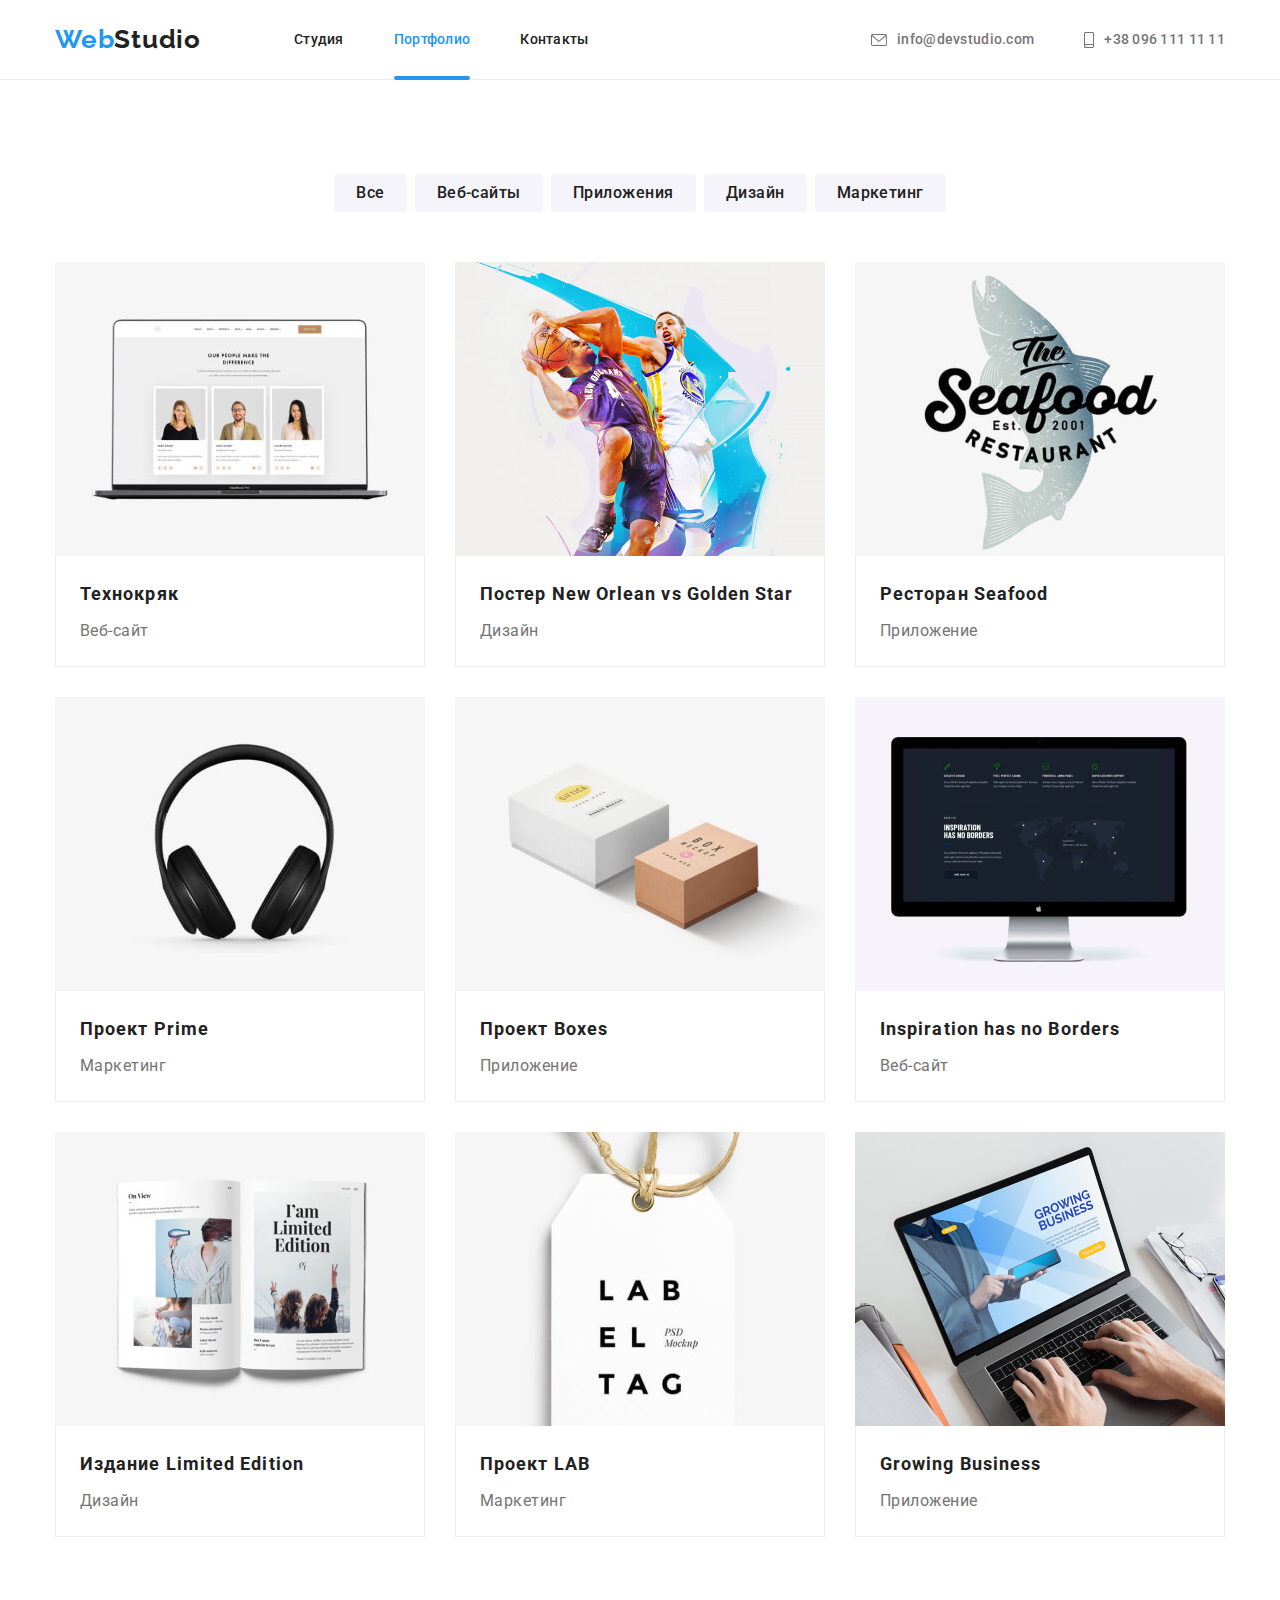
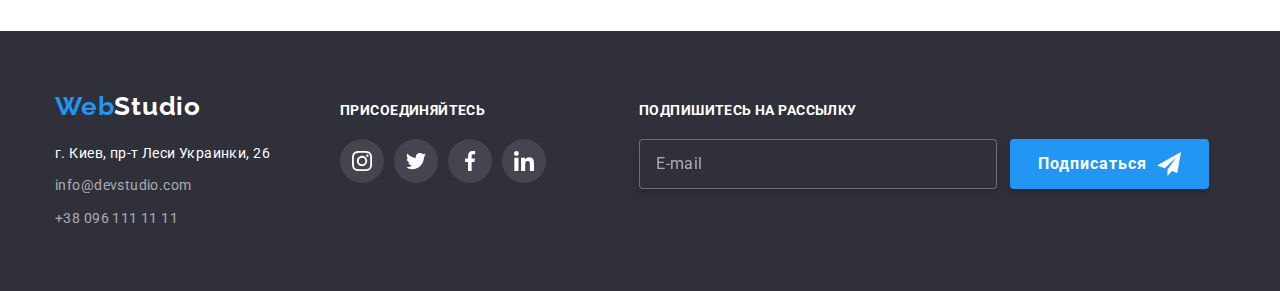
==== portfolio.html @ 8d3dfcea "Add files via upload" ====
<!DOCTYPE html>
<html lang="ru">

<head>
    <meta charset="UTF-8">
    <meta http-equiv="X-UA-Compatible" content="IE=edge">
    <meta name="viewport" content="width=device-width, initial-scale=1.0">
    <link rel="preconnect" href="https://fonts.googleapis.com">
    <link rel="preconnect" href="https://fonts.gstatic.com" crossorigin>
    <link
        href="https://fonts.googleapis.com/css2?family=Raleway:wght@700&family=Roboto:wght@400;500;700;900&display=swap"
        rel="stylesheet">
    <link rel="stylesheet"
        href="https://cdnjs.cloudflare.com/ajax/libs/modern-normalize/1.1.0/modern-normalize.min.css">
    <link rel="stylesheet" href="./css/styles.css">
    <title>Portfolio</title>
</head>

<body>

    <!-- Шапка сайта -->

    <Header class="header-border">
        <div class="container header-box">
            <a class="logo" href="./index.html">Web<span class="header-logo-studio">Studio</span></a>

            <!-- Навигация -->

            <nav class="navigation">
                <ul class="nav-list">
                    <li class="nav-list-item"><a class="navigate" href="./index.html">Студия</a></li>
                    <li class="nav-list-item"><a class="navigate current-portfolio"
                            href="./portfolio.html">Портфолио</a></li>
                    <li class="nav-list-item"><a class="navigate" href="./contacts.html">Контакты</a></li>
                </ul>
            </nav>
            <ul class="header-list">
                <li class="header-list-item">
                    <a class="header-mail" href="mailto:info@devstudio.com">info@devstudio.com
                        <svg class="header-icon-mail" width="16" height="12">
                            <use href="./images/icons.svg#envelope"></use>
                        </svg>
                    </a>
                </li>
                <li class="header-list-item">
                    <a class="header-tel" href="tel:+380961111111">+38 096 111 11 11
                        <svg class="header-icon-phone" width="10" height="16">
                            <use href="./images/icons.svg#smartphone"></use>
                        </svg>
                    </a>
                </li>
            </ul>
        </div>
    </Header>

    <!-- Основной контент -->

    <main>

        <section class="section">

            <!-- Кнопки -->
            <div class="container">
                <!-- скрытый заголовок -->
                <h1 class="portfolio-title">Портфолио наших работ</h1>

                <ul class="portfolio-filter">
                    <li class="portfolio-filter-item"><button class="filter-button" type="button">Все</button></li>
                    <li class="portfolio-filter-item"><button class="filter-button" type="button">Веб-сайты</button>
                    </li>
                    <li class="portfolio-filter-item"><button class="filter-button" type="button">Приложения</button>
                    </li>
                    <li class="portfolio-filter-item"><button class="filter-button" type="button">Дизайн</button></li>
                    <li class="portfolio-filter-item"><button class="filter-button" type="button">Маркетинг</button>
                    </li>
                </ul>

                <!-- Карточки -->

                <ul class="portfolio-cards">
                    <li class="portfolio-cards-item">
                        <a class="portfolio-card" href="">
                            <div class="portfolio-overlay-container">
                                <img src="./images/portfolio/technokryak.jpg" alt="Ноутбук с примером сайта" width="370"
                                    height="294">
                                <div class="card-overlay">
                                    <p class="portfolio-overlay-text">Ресурс предлагает комплексные предложения с разным
                                        уровнем функционала и сервисов.
                                        Все это позволит посетителю получить исчерпывающие сведения о компании или
                                        частном
                                        лице.
                                    </p>
                                </div>
                            </div>
                            <div class="portfolio-card-text-container">
                                <h2 class="card-title">Технокряк</h2>
                                <p class="card-text">Веб-сайт</p>
                            </div>
                        </a>
                    </li>

                    <li class="portfolio-cards-item">
                        <a class="portfolio-card" href="">
                            <div class="portfolio-overlay-container">
                                <img src="./images/portfolio/basketballists.jpg"
                                    alt="Баскетболисты в прыжке. Идёт борьба за мяч" width="370" height="294">
                                <div class="card-overlay">
                                    <p class="portfolio-overlay-text">Ресурс предлагает комплексные предложения с разным
                                        уровнем функционала и сервисов.
                                        Все это позволит посетителю получить исчерпывающие сведения о компании или
                                        частном
                                        лице.
                                    </p>
                                </div>
                            </div>
                            <div class="portfolio-card-text-container">
                                <h2 class="card-title">Постер New Orlean vs Golden Star</h2>
                                <p class="card-text">Дизайн</p>
                            </div>
                        </a>
                    </li>

                    <li class="portfolio-cards-item">
                        <a class="portfolio-card" href="">
                            <div class="portfolio-overlay-container">
                                <img src="./images/portfolio/seafood.jpg"
                                    alt="Крупная рыба и название ресторана &#34;Seafood&#34;" width="370" height="294">
                                <div class="card-overlay">
                                    <p class="portfolio-overlay-text">Ресурс предлагает комплексные предложения с разным
                                        уровнем функционала и сервисов.
                                        Все это позволит посетителю получить исчерпывающие сведения о компании или
                                        частном
                                        лице.
                                    </p>
                                </div>
                            </div>
                            <div class="portfolio-card-text-container">
                                <h2 class="card-title">Ресторан Seafood</h2>
                                <p class="card-text">Приложение</p>
                            </div>
                        </a>
                    </li>

                    <li class="portfolio-cards-item">
                        <a class="portfolio-card" href="">
                            <div class="portfolio-overlay-container">
                                <img src="./images/portfolio/headphones.jpg" alt="Наушники" width="370" height="294">
                                <div class="card-overlay">
                                    <p class="portfolio-overlay-text">Ресурс предлагает комплексные предложения с разным
                                        уровнем функционала и сервисов.
                                        Все это позволит посетителю получить исчерпывающие сведения о компании или
                                        частном
                                        лице.
                                    </p>
                                </div>
                            </div>
                            <div class="portfolio-card-text-container">
                                <h2 class="card-title">Проект Prime</h2>
                                <p class="card-text">Маркетинг</p>
                            </div>
                        </a>
                    </li>

                    <li class="portfolio-cards-item">
                        <a class="portfolio-card" href="">
                            <div class="portfolio-overlay-container">
                                <img src="./images/portfolio/boxes.jpg" alt="Две картонные коробки - белая и коричневая"
                                    width="370" height="294">
                                <div class="card-overlay">
                                    <p class="portfolio-overlay-text">Ресурс предлагает комплексные предложения с разным
                                        уровнем функционала и сервисов.
                                        Все это позволит посетителю получить исчерпывающие сведения о компании или
                                        частном
                                        лице.
                                    </p>
                                </div>
                            </div>
                            <div class="portfolio-card-text-container">
                                <h2 class="card-title">Проект Boxes</h2>
                                <p class="card-text">Приложение</p>
                            </div>
                        </a>
                    </li>

                    <li class="portfolio-cards-item">
                        <a class="portfolio-card" href="">
                            <div class="portfolio-overlay-container">
                                <img src="./images/portfolio/monitor.jpg" alt="Компьютерный монитор с примером сайта"
                                    width="370" height="294">
                                <div class="card-overlay">
                                    <p class="portfolio-overlay-text">Ресурс предлагает комплексные предложения с разным
                                        уровнем функционала и сервисов.
                                        Все это позволит посетителю получить исчерпывающие сведения о компании или
                                        частном
                                        лице.
                                    </p>
                                </div>
                            </div>
                            <div class="portfolio-card-text-container">
                                <h2 class="card-title">Inspiration has no Borders</h2>
                                <p class="card-text">Веб-сайт</p>
                            </div>
                        </a>
                    </li>

                    <li class="portfolio-cards-item">
                        <a class="portfolio-card" href="">
                            <div class="portfolio-overlay-container">
                                <img src="./images/portfolio/book.jpg" alt="Открытая книга с картинками и текстом"
                                    width="370" height="294">
                                <div class="card-overlay">
                                    <p class="portfolio-overlay-text">Ресурс предлагает комплексные предложения с разным
                                        уровнем функционала и сервисов.
                                        Все это позволит посетителю получить исчерпывающие сведения о компании или
                                        частном
                                        лице.
                                    </p>
                                </div>
                            </div>
                            <div class="portfolio-card-text-container">
                                <h2 class="card-title">Издание Limited Edition</h2>
                                <p class="card-text">Дизайн</p>
                            </div>
                        </a>
                    </li>

                    <li class="portfolio-cards-item">
                        <a class="portfolio-card" href="">
                            <div class="portfolio-overlay-container">
                                <img src="./images/portfolio/label.jpg" alt="Бирка с названием бренда &#34;LAB&#34;"
                                    width="370" height="294">
                                <div class="card-overlay">
                                    <p class="portfolio-overlay-text">Ресурс предлагает комплексные предложения с разным
                                        уровнем функционала и сервисов.
                                        Все это позволит посетителю получить исчерпывающие сведения о компании или
                                        частном
                                        лице.
                                    </p>
                                </div>
                            </div>
                            <div class="portfolio-card-text-container">
                                <h2 class="card-title">Проект LAB</h2>
                                <p class="card-text">Маркетинг</p>
                            </div>
                        </a>
                    </li>

                    <li class="portfolio-cards-item">
                        <a class="portfolio-card" href="">
                            <div class="portfolio-overlay-container">
                                <img src="./images/portfolio/notebookwithapp.jpg"
                                    alt="Ноутбук. На экране пример приложения" width="370" height="294">
                                <div class="card-overlay">
                                    <p class="portfolio-overlay-text">Ресурс предлагает комплексные предложения с разным
                                        уровнем функционала и сервисов.
                                        Все это позволит посетителю получить исчерпывающие сведения о компании или
                                        частном
                                        лице.
                                    </p>
                                </div>
                            </div>
                            <div class="portfolio-card-text-container">
                                <h2 class="card-title">Growing Business</h2>
                                <p class="card-text">Приложение</p>
                            </div>
                        </a>
                    </li>
                </ul>
            </div>
        </section>

    </main>

    <!-- Футер -->

    <footer class="footer">
        <div class="container footer-flex">

            <!-- Контакты -->

            <div>
                <a class="footer-logo" href="./index.html">Web<span class="footer-logo-studio">Studio</span></a>
                <!-- <img src="./images/Footer-bg.jpg" alt="Задний фон футера" width="1600"> -->
                <address>
                    <ul class="footer-list">
                        <li class="footer-list-item"><a class="location" href="https://goo.gl/maps/4drAFhD1oQaZ1hP96"
                                target="_blank">г.
                                Киев, пр-т
                                Леси
                                Украинки, 26</a>
                        </li>
                        <li class="footer-list-item"><a class="mail-footer"
                                href="mailto:info@devstudio.com">info@devstudio.com</a></li>
                        <li class="footer-list-item"><a class="tel-footer" href="tel:+380961111111">+38 096 111 11
                                11</a>
                        </li>
                    </ul>
                </address>
            </div>

            <!-- Социальные сети -->

            <div class="footer-join">
                <p class="footer-join-text">Присоединяйтесь</p>
                <ul class="footer-social-list">
                    <li>
                        <a class="footer-social-link" href="">
                            <svg width="20" height="20">
                                <use href="./images/icons.svg#instagram-footer"></use>
                            </svg>
                        </a>
                    </li>
                    <li>
                        <a class="footer-social-link" href="">
                            <svg width="20" height="20">
                                <use href="./images/icons.svg#twitter-footer"></use>
                            </svg>
                        </a>
                    </li>
                    <li>
                        <a class="footer-social-link" href="">
                            <svg width="20" height="20">
                                <use href="./images/icons.svg#facebook-footer"></use>
                            </svg>
                        </a>
                    </li>
                    <li>
                        <a class="footer-social-link" href="">
                            <svg width="20" height="20">
                                <use href="./images/icons.svg#linkedin-footer"></use>
                            </svg>
                        </a>
                    </li>
                </ul>
            </div>

            <!-- Подписка -->

            <form class="footer-subscribe-form">
                <!-- <p class="footer-subscribe-text">Подпишитесь на рассылку</p> -->
                <div class="footer-form-container">
                    <label for="subscribe-mail" class="footer-subscribe-label">Подпишитесь на рассылку</label>
                    <!-- Растянул лэйбл, чтобы не промазал пользователь и автофокус в поле инпута сработал -->
                    <div class="footer-form-wrapper">
                        <input type="email" name="email" id="subscribe-mail" placeholder="E-mail" required>
                        <button type="submit" class="footer-subscribe-button">Подписаться
                            <svg class="footer-subscribe-icon" width="24" height="24">
                                <use href="./images/icons.svg#footer-button-subscribe"></use>
                            </svg>
                        </button>
                    </div>
                </div>

            </form>
        </div>

    </footer>
</body>

</html>
---- css/styles.css ----
:root {
    --main-text-color: #212121;
    --second-text-color: #757575;
    --third-text-color: #ffffff;
    --color-logo: #2196F3;

    --border-color: 1px solid #EEEEEE;
    --border-color-hover: #2196F3;

    --bg-color-main: #2F303A;
    --bg-color-second: #F5F4FA;
    --bg-color-third: #ffffff;
    --bg-color-hero: #c4c4c4;
    --bg-color-footer-social: rgba(255, 255, 255, 0.1);

    --hover-color: #2196F3;
    --focus-color: #2196F3;
    
    --hero-button-color: #2196F3;
    --hero-button-hover-color: #188CE8;
    --hero-button-focus-color: #188CE8;
    
    --second-text-color-buttons: #ffffff;
    --bg-color-filter-buttons: #F5F4FA;

    --main-font: 'Roboto';
    --logo-font: 'Raleway';

    --icon-fill-color: #AFB1B8;
    --icon-hover-fill-color: #ffffff;

    --transition-timing-function: cubic-bezier(0.4, 0, 0.2, 1);

}

h1, h2, h3, p {
   margin: 0;
}

ul, ol {
    margin: 0;
    padding-left: 0;
    list-style: none;
}

body {
    font-family: var(--main-font), sans-serif;
    color: var(--main-text-color);

    /* padding-top: 80px; */
}

img {
    max-width: 100%;
    height: auto;
    display: block;
}

/* Header */

.header-border {
    background-color: #ffffff;
    border-bottom: 1px solid #ECECEC;

    /* position: fixed;
    width: 100%;
    top: 0;
    left: 0;
    z-index: 1; */

    /* opacity: 0.5; */
}

.container {
    width: 1200px;
    
    padding-left: 15px;
    padding-right: 15px;
    margin-left: auto;
    margin-right: auto;

    /* outline: 1px solid blue; */
}

.header-box {
    display: flex;
}

.navigation {
    margin-left: 93px;
}

.nav-list {
    display: flex;
    
    margin-top: 0;
    margin-bottom: 0;
    padding-left: 0;
}

.nav-list-item {
    position: relative;
}

.nav-list .nav-list-item + .nav-list-item {
    margin-left: 50px;
}


.logo {
    font-family: var(--logo-font);
    font-weight: 700;
    font-size: 26px;
    line-height: 1.19;
    letter-spacing: 0.03em;
    color: var(--color-logo);
    text-decoration: none;

    padding-top: 24px;
    padding-bottom: 24px;
}

.header-logo-studio {
    color: var(--main-text-color);
    text-decoration: none;
}

.navigate {
    font-weight: 500;
    font-size: 14px;
    line-height: 1.14;
    letter-spacing: 0.02em;
    color: var(--main-text-color);
    text-decoration: none;

    display: block;
    padding-top: 32px;
    padding-bottom: 31px;

    transition:
    color 250ms var(--transition-timing-function);
}

.navigate:hover {
    color: var(--hover-color);
}

.navigate:focus {
    color: var(--focus-color);
}

.current-studio {
    color: var(--hover-color);
}

.current-studio::after {
    content: "";

    position: absolute;
    bottom: -1px;
    left: 0;

    display: block;
    width: 100%;
    height: 4px;
               
    background: var(--hover-color);
    border-radius: 2px;
}

.header-list {
    display: flex;

    padding-left: 0;
    margin-top: 0;
    margin-right: 0;
    margin-bottom: 0;
    margin-left: auto;
}

.header-list-item+.header-list-item {
    margin-left: 50px;
}

.header-mail {
    display: flex;
    flex-direction: row-reverse;
    align-content: center;
    font-weight: 500;
    font-size: 14px;
    line-height: 1.14;
    letter-spacing: 0.02em;
    color: var(--second-text-color);
    text-decoration: none;

    padding-top: 32px;
    padding-bottom: 31px;

    transition:
    color 250ms var(--transition-timing-function);
}

.header-icon-mail {
    fill: currentColor;
    align-self: center;
    justify-self: center;
        
    margin-right: 10px;
}

.header-icon-phone {
    fill: currentColor;
    margin-right: 10px;
}

.header-mail:hover {
    color: var(--hover-color);
}

.header-mail:focus {
    color: var(--focus-color);
}

.header-tel {
    font-weight: 500;
    font-size: 14px;
    line-height: 1.14;
    letter-spacing: 0.02em;
    color: var(--second-text-color);
    text-decoration: none;

    display: flex;
    flex-direction: row-reverse;
    padding-top: 32px;
    padding-bottom: 31px;

    transition:
    color 250ms var(--transition-timing-function);
}

.header-tel:hover {
    color: var(--hover-color);
}

.header-tel:focus {
    color: var(--focus-color);
}

/* Main */


/* Hero */

/* .hero {
    background-color: var(--bg-color-hero);
    text-align: center;
    
    background-image: url(../images/hero-overlay.png), 
    url(../images/hero.jpg);
    background-repeat: no-repeat;
    background-size: contain;
    background-position: center;

    padding-top: 200px;
    padding-bottom: 200px;
} */

.hero {
    max-width: 1600px;
    background-color: var(--bg-color-hero);
    text-align: center;

    background-image: linear-gradient(
        to right,
        rgba(47, 48, 58, 0.4), rgba(47, 48, 58, 0.4)), url(../images/hero.jpg);
    background-repeat: no-repeat;
    background-size: cover;
    background-position: center;

    margin-right: auto;
    margin-left: auto;
    padding-top: 200px;
    padding-bottom: 200px;
}

.hero-title {
    font-weight: 900;
    font-size: 44px;
    line-height: 1.36;
    letter-spacing: 0.06em;
    text-transform: uppercase;
    color: var(--third-text-color);
    text-shadow: 0px 4px 4px rgba(0, 0, 0, 0.25);
    
    margin: 0 0 30px;
}

.hero-button {
    font-family: var(--main-font);
    background-color: var(--hero-button-color);
    border-radius: 4px;
    border: 0px;
    font-weight: 700;
    font-size: 16px;
    line-height: 1.87;
    letter-spacing: 0.06em;
    color: var(--third-text-color);    
    cursor: pointer;
    box-shadow: 0px 4px 4px rgba(0, 0, 0, 0.15);

    padding: 10px 32px;

    transition:
    background-color 250ms var(--transition-timing-function),
    box-shadow 250ms var(--transition-timing-function);
}

.hero-button:hover {
    background-color: var(--hero-button-hover-color);
    box-shadow: 0px 4px 4px rgba(0, 0, 0, 0.15);
}

.hero-button:focus {
    background-color: var(--hero-button-focus-color);
    box-shadow: 0px 4px 4px rgba(0, 0, 0, 0.15);
}

.backdrop {
    position: fixed;
    top: 0;
    left: 0;
    width: 100%;
    height: 100%;
    background-image: linear-gradient(rgba(0, 0, 0, 0.2), rgba(0, 0, 0, 0.2));
    z-index: 999;
    opacity: 1;

    transition:
    opacity 250ms var(--transition-timing-function),
    visibility 250ms var(--transition-timing-function);     
}

.is-hidden {
    opacity: 0;
    pointer-events: none;
    visibility: hidden;
}

.modal {
    position: absolute;
    top: 50%;
    left: 50%;
    transform: translate(-50%, -50%);

    min-width: 528px;
    min-height: 581px;
    background-color: var(--bg-color-third);
    box-shadow: 0px 1px 3px rgba(0, 0, 0, 0.12), 0px 1px 1px rgba(0, 0, 0, 0.14), 0px 2px 1px rgba(0, 0, 0, 0.2);
    border-radius: 4px; 

    opacity: 1;

    transform: translate(-50%, -50%) scale(1, 1);
    transition: transform 400ms var(--transition-timing-function),
    opacity 250ms var(--transition-timing-function),
    visibility 250ms var(--transition-timing-function);

}
    
.backdrop.is-hidden .modal {
    opacity: 0;
    transform: translate(-50%, -50%) scale(0, 0);
}

/* @keyframes modal {
    0% {
        transform: translateY(100%);
    }

    50% {
        transform: translateY(50%);
    }

    100% {
        transform: translateY(100%);
    }
} */

.button-close {
    position: absolute;
    top: 8px;
    right: 8px;

    display: inline-flex;
    justify-content: center;
    align-items: center;

    width: 30px;
    height: 30px;
    background-color: var(--bg-color-third);
    border: 1px solid rgba(0, 0, 0, 0.1);
    border-radius: 50%;
    cursor: pointer;

    transition:
    fill 250ms var(--transition-timing-function);
}

.button-close:hover {
    fill: var(--hover-color);
}

.button-close:focus {
    fill: var(--hover-color);
}

.modal-form {    
    padding: 40px;

    text-align: left;
}

.modal-form-text {
    margin-bottom: 30px;

    font-weight: 700;
    font-size: 20px;
    line-height: 23px;
    text-align: center;
    letter-spacing: 0.03em;
    color: var(--main-text-color);
}

.modal-form-container {
    display: flex;
    flex-direction: column;
    padding: 0;
    margin-left: auto;
    margin-right: auto;
    margin-bottom: 30px;
}

.modal-form-label {
    position: relative;

    font-size: 12px;
    line-height: 1.17;
    letter-spacing: 0.01em;
    color: var(--second-text-color);

    margin-bottom: 28px;
}

.modal-form-label:nth-child(3) {
    margin-bottom: 10px;
}

.form-label-text {
    position: absolute;
    top: 13px;
    left: 42px;

    transition: 
    transform 250ms var(--transition-timing-function),
    color 250ms var(--transition-timing-function);
}

.modal-form-label:focus-within .form-label-text,
.modal-form-input:not( :placeholder-shown) + .form-label-text {
    transform: translate(-42px,-30px);
    color: var(--focus-color);
}

.modal-form-label:focus-within .modal-form-icon {
    fill: var(--focus-color);
}

.modal-form-icon {
    position: absolute;
    top: 11px;
    left: 12px;
}

.modal-form-input {
    margin: 0 auto;
    padding-top: 12px;
    padding-bottom: 12px;
    width: 100%;

    text-indent: 42px;

    border: 1px solid rgba(33, 33, 33, 0.2);
    border-radius: 4px;
    outline-color: var(--focus-color);
}

.modal-form-input:hover {
    border-color: var(--hover-color);
}

.modal-form-input:focus {
    border-color: var(--focus-color);
}

.modal-textarea-container {
    display: flex;
    flex-direction: column-reverse;
    margin-bottom: 20px;
}

.modal-form-textarea-label {
    display: block;
    font-size: 12px;
    line-height: 1.17;
    letter-spacing: 0.01em;
    color: var(--second-text-color);
        
    margin-bottom: 4px;
}

.modal-textarea {
    display: block;
    margin: 0;
    padding: 12px 16px;
    resize: none;
    width: 100%;
    height: 120px;

    border: 1px solid rgba(33, 33, 33, 0.2);
    border-radius: 4px;
    outline-color: var(--focus-color);
}

.modal-textarea:hover {
    border-color: var(--hover-color);
}

.modal-textarea:focus {
    border-color: var(--hover-color);
}

.modal-textarea:focus ~ .modal-form-textarea-label {
    color: var(--focus-color);
}

.modal-form-container textarea::placeholder {
    font-size: 14px;
    line-height: 1.42;
    letter-spacing: 0.01em;
    color: rgba(117, 117, 117, 0.5);
}

/* .modal-checkbox-container {
    position: relative;

    display: flex;
    width: 425px;
    margin-right: auto;
    margin-left: auto;

    margin-bottom: 30px;
} */

.modal-checkbox-input {
    width: 1px;
    height: 1px;
    margin: -1px;
    border: 0;
    padding: 0;
    white-space: nowrap;
    clip-path: inset(100%);
    clip: rect(0 0 0 0);
    overflow: hidden;
    position: absolute;
}

.modal-checkbox-icon {
    display: block;
    width: 15px;
    height: 15px;
    border: 2px solid;
    border-color: black;
    border-radius: 2px;
    background-size: contain;
    background-origin: border-box;

    margin-right: 7px;

    transition: 
    background-color 250ms var(--transition-timing-function),
    background-image 250ms var(--transition-timing-function),
    border-color 250ms var(--transition-timing-function);
}

.modal-checkbox-input:checked + .modal-checkbox-icon {
    background-color: var(--focus-color);
    background-image: url(../images/full-check.svg);
    background-size: contain;
    background-origin: border-box;
    border-color: var(--focus-color);
}

.modal-checkbox-input:focus + .modal-checkbox-icon {
    border: 2px outset var(--focus-color);
}

.modal-checkbox-label {
    display: flex;
    align-items: center;
    justify-content: center;
       
    font-size: 14px;
    line-height: 1.72;
    letter-spacing: 0.03em;
    color: var(--second-text-color); 
}

.form-link-contarct {
    color: var(--focus-color);
}

.modal-form-button {
    display: flex;

    margin-right: auto;
    margin-left: auto;
    padding: 10px 55px;

    background-color: var(--hero-button-color);
    font-weight: 700;
    font-size: 16px;
    line-height: 1.875;    
    letter-spacing: 0.06em;
    box-shadow: 0px 4px 4px rgba(0, 0, 0, 0.15);
    border-radius: 4px;
    border: 0;
    cursor: pointer;
    color: var(--second-text-color-buttons);

    transition: 
    background-color 250ms var(--transition-timing-function);
    /* box-shadow 250ms var(--transition-timing-function); */
}

.modal-form-button:hover {
    background-color: var(--hero-button-hover-color);
    /* box-shadow: 0px 1px 3px rgba(0, 0, 0, 0.12), 0px 1px 1px rgba(0, 0, 0, 0.14), 0px 2px 1px rgba(0, 0, 0, 0.2); */
}

.modal-form-button:focus {
    background-color: var(--hero-button-hover-color);
    /* box-shadow: 0px 1px 3px rgba(0, 0, 0, 0.12), 0px 1px 1px rgba(0, 0, 0, 0.14), 0px 2px 1px rgba(0, 0, 0, 0.2); */
}



/* Особенности */

.section {
    padding-top: 94px;
    padding-bottom: 94px;
    /* outline: 1px solid blue; */
}

.features-title-hidden {
    /* display: none; */
    width: 1px;
    height: 1px;
    margin: -1px;
    border: 0;
    padding: 0;
    white-space: nowrap;
    clip-path: inset(100%);
    clip: rect(0 0 0 0);
    overflow: hidden;
    position: absolute;    
}

.features-list {
    display: flex;

    padding-left: 0;
    margin-top: 0;
    margin-bottom: 0;
}


/* .features-list-item + .features-list-item {
    margin-left: 30px;
} */

.features-list-item {
    width: calc((100%-90px) / 4);
    margin-left: 30px;
}

.features-list-item:first-child {
    margin-left: 0;
}

/* .features-list-item:last-child {
    padding-right: 12px;
} */

.icon-features-container {
    display: flex;
    height: 120px;
    background-color: var(--bg-color-second);

    align-items: center;
    justify-content: center;
    margin-bottom: 30px;
}

.icon-fetures {
    
}

.features-subtitle {
    font-size: 14px;
    line-height: 1.14;
    letter-spacing: 0.03em;
    text-transform: uppercase;
    color: var(--main-text-color);

    margin-top: 0;
    margin-bottom: 10px;
}

.features-text {
    font-size: 14px;
    line-height: 1.71;
    letter-spacing: 0.03em;
    color: var(--second-text-color);
}



/* =========== Чем мы занимаемся ==========*/

.worksheet-section {
    padding-top: 0;
}

.worksheet-title {
    font-size: 36px;
    line-height: 1.16;
    letter-spacing: 0.03em;

    margin-top: 0;
    margin-bottom: 50px;
    text-align: center;
}

.worksheet-list {
    display: flex;

    padding-left: 0;
    margin-top: 0;
    margin-bottom: 0;
    margin-left: auto;
    margin-right: auto;
    justify-content: space-between;
}

.worksheet-list-item {
   position: relative; 
}

.worksheet-list-item-overlay {
    position: absolute;
    bottom: 0;
    left: 0;

    display: flex;
    width: 100%;
    height: 70px;
    align-items: center;
    justify-content: center;
    /* padding-top: 27px;
    padding-bottom: 27px; */

    background-image: linear-gradient(rgba(47, 48, 58, 0.8), rgba(47, 48, 58, 0.8));         
}

.worksheet-text-overlay {
    text-transform: uppercase;
    font-weight: 700;
    font-size: 14px;
    line-height: 1.15;
    letter-spacing: 0.03em;
    color: var(--third-text-color);
}

/* ========= Наша команда ========= */

.team {
    background-color: var(--bg-color-second);
    
}


.team-title {
    font-size: 36px;
    line-height: 1.16;
    letter-spacing: 0.03em;

    margin-top: 0;
    margin-bottom: 50px;
    text-align: center;
}

.team-list {
    display: flex;
    padding-left: 0;
    margin-top: 0;
    margin-bottom: 0;
    margin-left: auto;
    margin-right: auto;
    
    text-align: center;
}

.team-list-item {
    background-color: var(--bg-color-third);
    box-shadow: 0px 1px 3px rgba(0, 0, 0, 0.12), 0px 1px 1px rgba(0, 0, 0, 0.14), 0px 2px 1px rgba(0, 0, 0, 0.2);
    border-radius: 0px 0px 4px 4px;
}

.team-list-item + .team-list-item {
    margin-left: 30px;
}

.team-list-item:first-child {
    margin-left: 0;
}

.team-title-text-container {
    padding-top: 30px;
    padding-bottom: 28px;
}

.team-names-title {
    font-weight: 500;
    font-size: 16px;
    line-height: 1.18;
    letter-spacing: 0.03em;
    filter: drop-shadow(0px 4px 4px rgba(0, 0, 0, 0.25));

    /* margin-top: 30px; */
    margin-bottom: 10px;
}

.team-text {
    font-size: 16px;
    line-height: 1.18;
    letter-spacing: 0.03em;
    color: var(--second-text-color);
    filter: drop-shadow(0px 4px 4px rgba(0, 0, 0, 0.25));

    margin-top: 0;
    margin-bottom: 16px;
}

.team-social-list {
    gap: 10px;
    display: flex;
    justify-content: center;
}

.social-link {
    fill: var(--icon-fill-color);
    display: flex;
    height: 44px;
    width: 44px;
    background-color: var(--bg-color-third);
    border-radius: 50%;
    justify-content: center;
    align-items: center;

    transition:
    background-color 250ms var(--transition-timing-function),
    fill 250ms var(--transition-timing-function);
}

.social-link:hover {
    background-color: var(--hover-color);
    fill: var(--second-text-color-buttons);
}

.social-link:focus {
    background-color: var(--hover-color);
    fill: var(--second-text-color-buttons);
}

/* ========== Clients ========== */

.clients-title {
    line-height: 1.16;
    letter-spacing: 0.03em;

    margin-top: 0;
    margin-bottom: 50px;
    text-align: center;
    font-size: 36px;
}

.clients-list {
    display: flex;
    justify-content: space-between;
}

.clients-link {
    display: flex;
    width: 170px;
    height: 92px;
    align-items: center;
    justify-content: center;
    
    border-radius: 4px;
    border: 1px solid;
    border-color: #AFB1B8;

    fill: var(--icon-fill-color);

    transition: 
    border-color 250ms var(--transition-timing-function), 
    fill 250ms var(--transition-timing-function);
}

.clients-link:hover {
    fill: var(--hover-color);
    border-color: var(--hover-color);
}

.clients-link:focus {
    fill: var(--hover-color);
    border-color: var(--hover-color);
}

/* ========== Footer ========== */

.footer {
    background-color: var(--bg-color-main);
    padding-top: 60px;
    padding-bottom: 60px;
}

.footer-contact {
    flex-grow: 1;
}

.footer-logo {
    font-family: var(--logo-font);
    font-weight: 700;
    font-size: 26px;
    line-height: 1.19;
    letter-spacing: 0.03em;
    color: var(--color-logo);
    /* margin: 24px 93px auto 215px; */
    text-decoration: none;

    margin-bottom: 20px;
    display: inline-block;
    /* outline: 1px solid red; */
}

.footer-logo-studio {
    color: var(--third-text-color);
    text-decoration: none;
}

.footer-list {
    display: inline-block;

    padding-left: 0;
    margin-top: 0;
    margin-bottom: 0;

    /* outline: 1px solid blue; */
}

.footer-list-item:not(:last-child) {
    margin-bottom: 9px;
}

.location {
    text-decoration: none;
    font-style: normal;
    font-size: 14px;
    line-height: 1.71;
    letter-spacing: 0.03em;
    color: var(--third-text-color);

    transition:
    color 250ms var(--transition-timing-function);
}

.location:hover {
    color: var(--hover-color);
}

.location:focus {
    color: var(--focus-color);
}

.mail-footer {
    font-style: normal;
    font-size: 14px;
    line-height: 1.71;
    letter-spacing: 0.03em;
    color: rgba(255, 255, 255, 0.6);
    text-decoration: none;

    transition:
    color 250ms var(--transition-timing-function);
}

.mail-footer:hover {
    color: var(--hover-color);
}

.mail-footer:focus {
    color: var(--focus-color);
}

.tel-footer {
    font-style: normal;
    font-size: 14px;
    line-height: 1.71;
    letter-spacing: 0.03em;
    color: rgba(255, 255, 255, 0.6);
    text-decoration: none

    transition:
    color 250ms var(--transition-timing-function);
}

.tel-footer:hover {
    color: var(--hover-color);
}

.tel-footer:focus {
    color: var(--focus-color);
}

.footer-flex {
    display: flex;
    align-items: baseline;
}

.footer-join {
    margin-left: 70px;

}

.footer-join-text {
    font-family: 'Roboto';
    font-style: normal;
    font-weight: 700;
    font-size: 14px;
    line-height: 1.14;
    letter-spacing: 0.03em;
    text-transform: uppercase;
    color: var(--third-text-color);
    
    margin-bottom: 20px;
}

.footer-social-list {
    display: flex;   
    width: 206px; 
    justify-content: space-between;
}

.footer-social-link {
    display: flex;
    width: 44px;
    background-color: var(--bg-color-footer-social);
    border-radius: 50%;
    justify-content: center;
    align-items: center;
    height: 44px;

    transition:
    background-color 250ms var(--transition-timing-function);
}

.footer-social-link:hover {
    background-color: var(--hover-color);
}

.footer-social-link:focus {
    background-color: var(--hover-color);
}

.footer-subscribe-form {
    width: 570px;
    margin-left: 93px;
}

/* .footer-subscribe-text {
    color: var(--third-text-color);
    text-transform: uppercase;
    font-weight: 700;
    font-size: 14px;
    line-height: 1.14;
    letter-spacing: 0.03em;

    margin-bottom: 20px;
} */

.footer-subscribe-label {
    display: inline-block;
    color: var(--third-text-color);
    text-transform: uppercase;
    font-weight: 700;
    font-size: 14px;
    line-height: 1.14;
    letter-spacing: 0.03em;

    margin-bottom: 20px;
}

.footer-form-container input {
    padding: 15px 0;
    margin: 0;
    width: 358px;

    border: 1px solid rgba(255, 255, 255, 0.3);
    filter: drop-shadow(0px 4px 4px rgba(0, 0, 0, 0.15));
    border-radius: 4px;
    background-color: var(--bg-color-main);
    color: var(--third-text-color);
    text-indent: 16px;
    outline-color: var(--focus-color);
    outline-width: 0;

    transition:
    border-color 250ms var(--transition-timing-function)
}

.footer-form-container input:hover, 
.footer-form-container input:focus {
    border-color: var(--focus-color);
}

.footer-form-wrapper {
    display: flex;
    justify-content: space-between;
}

.footer-form-wrapper input::placeholder {
    font-size: 16px;
    line-height: 1.25;
    letter-spacing: 0.03em;
    color: rgba(255, 255, 255, 0.6);
}

.footer-subscribe-button {  
    padding: 10px 28px;

    display: inline-flex;
    align-items: center;
    text-align: center;
    cursor: pointer;

    font-family: var(--main-font);
    background-color: var(--hero-button-color);
    border-radius: 4px;
    border: 0px;
    font-weight: 700;
    font-size: 16px;
    line-height: 1.87;
    letter-spacing: 0.06em;
    color: var(--third-text-color);
    box-shadow: 0px 4px 4px rgba(0, 0, 0, 0.15);
        
    transition:
    background-color 250ms var(--transition-timing-function);
    /* box-shadow 250ms var(--transition-timing-function);     */
}

.footer-subscribe-icon {
    margin-left: 10px;
}


.footer-subscribe-button:hover {
    background-color: var(--hero-button-hover-color);
    /* box-shadow: 0px 1px 3px rgba(0, 0, 0, 0.12), 0px 1px 1px rgba(0, 0, 0, 0.14), 0px 2px 1px rgba(0, 0, 0, 0.2); */
}

.footer-subscribe-button:focus {
    background-color: var(--hero-button-hover-color);
    /* box-shadow: 0px 1px 3px rgba(0, 0, 0, 0.12), 0px 1px 1px rgba(0, 0, 0, 0.14), 0px 2px 1px rgba(0, 0, 0, 0.2);     */
}





/* ====== Классы для портфолио ====== */





.current-portfolio {
    color: var(--hover-color);
}

.current-portfolio::after {
    content: "";

    position: absolute;
    bottom: -1px;
    left: 0;

    display: block;
    width: 100%;
    height: 4px;      
    
    background: var(--hover-color);
    border-radius: 2px;
}

.portfolio-title {
    /* display: none; */
    height: 1px;
    margin: -1px;
    border: 0;
    padding: 0;
    white-space: nowrap;
    clip-path: inset(100%);
    clip: rect(0 0 0 0);
    overflow: hidden;
    position: absolute;
    width: 1px;
}

.portfolio-filter {
    display: flex;
    justify-content: center;

    margin-top: 0;
    margin-bottom: 50px;
}

/* Кнопки портфолио */
.filter-button {
    border: 0px;
    background-color: var(--bg-color-filter-buttons);
    border-radius: 4px;
    font-family: var(--main-font);
    font-weight: 500;
    font-size: 16px;
    line-height: 1.62;
    letter-spacing: 0.03em;
    color: var(--main-text-color);
    cursor: pointer;
    
    display: block;
    padding: 6px 22px;

    transition:
    background-color 250ms var(--transition-timing-function),
    color 250ms var(--transition-timing-function),
    box-shadow 250ms var(--transition-timing-function);

}

.portfolio-filter-item + .portfolio-filter-item {
    padding-right: 0;
    margin-left: 8px;
}

.filter-button:hover {
    background-color: var(--hover-color);
    color: var(--second-text-color-buttons);    
    box-shadow: 0px 3px 1px rgba(0, 0, 0, 0.1), 0px 1px 2px rgba(0, 0, 0, 0.08), 0px 2px 2px rgba(0, 0, 0, 0.12);
}

.filter-button:focus {
    background-color: var(--focus-color);
    color: var(--second-text-color-buttons);
    box-shadow: 0px 3px 1px rgba(0, 0, 0, 0.1), 0px 1px 2px rgba(0, 0, 0, 0.08), 0px 2px 2px rgba(0, 0, 0, 0.12);
}

.portfolio-cards {
    display: flex;
    flex-wrap: wrap;

    margin-top: 0;
    margin-bottom: 0;
}

.portfolio-cards-item {
    width: calc((100% - 60px) / 3);
    margin-right: 30px;
    margin-bottom: 30px;    
}

.portfolio-cards-item:nth-child(3n) {
    margin-right: 0;
}

.portfolio-cards-item:nth-last-child(-n+3) {
    margin-bottom: 0;
}
 
.portfolio-card {
    display: inline-block;
    text-decoration: none;

    transition:
    box-shadow 250ms var(--transition-timing-function);
}

.portfolio-card:hover {
    box-shadow: 
    0px 1px 1px rgba(0, 0, 0, 0.12),
    0px 4px 4px rgba(0, 0, 0, 0.06),
    1px 4px 6px rgba(0, 0, 0, 0.16);
}

.portfolio-card:focus {
    box-shadow: 
    0px 1px 1px rgba(0, 0, 0, 0.12),
    0px 4px 4px rgba(0, 0, 0, 0.06),
    1px 4px 6px rgba(0, 0, 0, 0.16);
}

.portfolio-overlay-container {
    position: relative;
    overflow: hidden;
}

.card-overlay {
    position: absolute;
    top: 0;
    left: 0;
    width: 100%;
    padding: 63px 24px;
    background-color: rgba(33, 150, 243, 0.9);

    transform: translateY(100%);
    transition: transform 250ms var(--transition-timing-function);
}

.portfolio-overlay-text {
    font-size: 18px;
    line-height: 1.56;
    letter-spacing: 0.03em;
    color: var(--third-text-color);
}

.portfolio-card:hover .card-overlay {
    transform: translateY(0);
}

.portfolio-card:focus .card-overlay {
    transform: translateY(0);
}

.card-title {
    font-size: 18px;
    line-height: 2;
    letter-spacing: 0.06em;
    color: var(--main-text-color);

    margin-bottom: 4px;
}

.card-text {
    font-size: 16px;
    line-height: 1.87;
    letter-spacing: 0.03em;
    color: var(--second-text-color);

    margin-top: 0;
}

.portfolio-card-text-container {
    padding: 20px 24px;
    background-color: var(--bg-color-third);
    border-bottom: var(--border-color);
    border-right: var(--border-color);
    border-left: var(--border-color);
}




/* ========Contacts======== */

.map {
    border: 1px solid black;
}
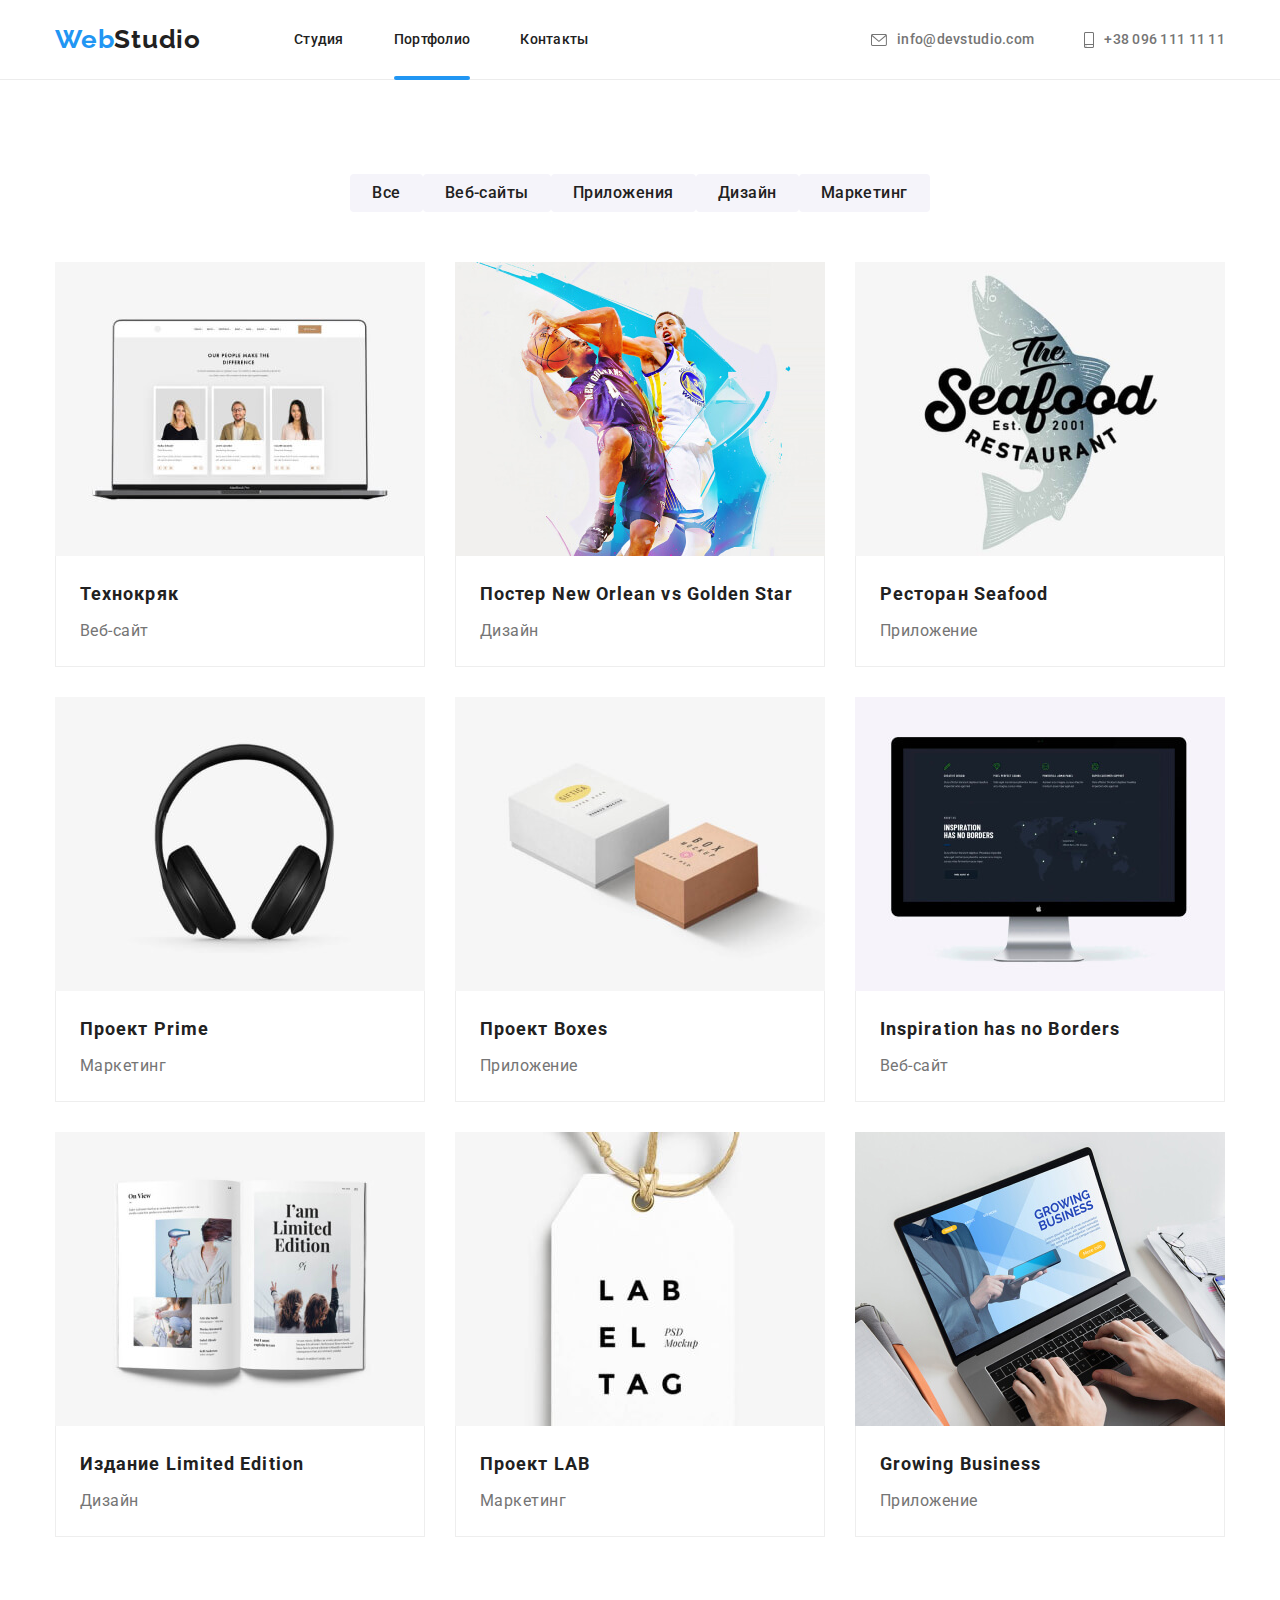
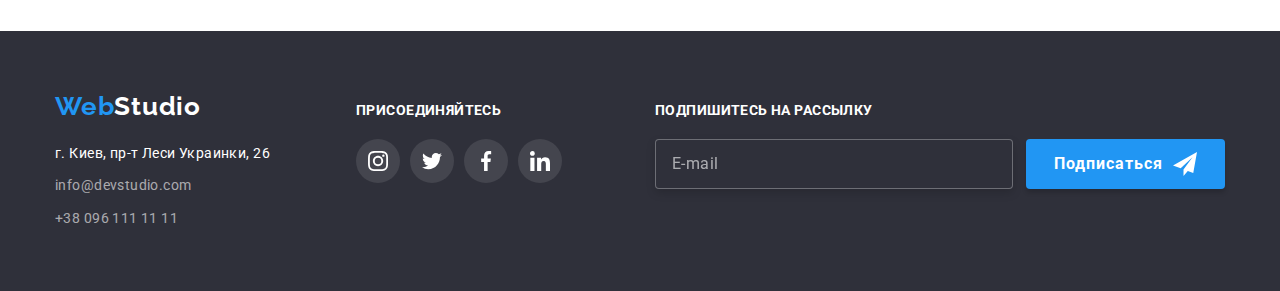
==== commit 90a00f5b: "Добавляет стили для портфолио" ====
--- a/portfolio.html
+++ b/portfolio.html
@@ -12,7 +12,7 @@
         rel="stylesheet">
     <link rel="stylesheet"
         href="https://cdnjs.cloudflare.com/ajax/libs/modern-normalize/1.1.0/modern-normalize.min.css">
-    <link rel="stylesheet" href="./css/styles.css">
+    <link rel="stylesheet" href="./css/main.min.css">
     <title>Portfolio</title>
 </head>
 
@@ -20,33 +20,34 @@
 
     <!-- Шапка сайта -->
 
-    <Header class="header-border">
-        <div class="container header-box">
-            <a class="logo" href="./index.html">Web<span class="header-logo-studio">Studio</span></a>
+    <Header class="page-header">
+        <div class="container container--flex">
+            <a class="logo-black" href="./index.html">Web<span class="logo-black__label">Studio</span></a>
 
             <!-- Навигация -->
 
             <nav class="navigation">
-                <ul class="nav-list">
-                    <li class="nav-list-item"><a class="navigate" href="./index.html">Студия</a></li>
-                    <li class="nav-list-item"><a class="navigate current-portfolio"
+                <ul class="navigation__list">
+                    <li class="navigation__item"><a class="navigation__link" href="./index.html">Студия</a></li>
+                    <li class="navigation__item"><a class="navigation__link  navigation__link--current"
                             href="./portfolio.html">Портфолио</a></li>
-                    <li class="nav-list-item"><a class="navigate" href="./contacts.html">Контакты</a></li>
+                    <li class="navigation__item"><a class="navigation__link" href="#contacts">Контакты</a></li>
                 </ul>
             </nav>
-            <ul class="header-list">
-                <li class="header-list-item">
-                    <a class="header-mail" href="mailto:info@devstudio.com">info@devstudio.com
-                        <svg class="header-icon-mail" width="16" height="12">
+
+            <ul class="header__list">
+                <li class="header__item">
+                    <a class="header__link" href="mailto:info@devstudio.com">
+                        <svg class="header__icon" width="16" height="12">
                             <use href="./images/icons.svg#envelope"></use>
-                        </svg>
+                        </svg>info@devstudio.com
                     </a>
                 </li>
-                <li class="header-list-item">
-                    <a class="header-tel" href="tel:+380961111111">+38 096 111 11 11
-                        <svg class="header-icon-phone" width="10" height="16">
+                <li class="header__item">
+                    <a class="header__link" href="tel:+380961111111">
+                        <svg class="header__icon" width="10" height="16">
                             <use href="./images/icons.svg#smartphone"></use>
-                        </svg>
+                        </svg>+38 096 111 11 11
                     </a>
                 </li>
             </ul>
@@ -62,206 +63,206 @@
             <!-- Кнопки -->
             <div class="container">
                 <!-- скрытый заголовок -->
-                <h1 class="portfolio-title">Портфолио наших работ</h1>
-
-                <ul class="portfolio-filter">
-                    <li class="portfolio-filter-item"><button class="filter-button" type="button">Все</button></li>
-                    <li class="portfolio-filter-item"><button class="filter-button" type="button">Веб-сайты</button>
-                    </li>
-                    <li class="portfolio-filter-item"><button class="filter-button" type="button">Приложения</button>
-                    </li>
-                    <li class="portfolio-filter-item"><button class="filter-button" type="button">Дизайн</button></li>
-                    <li class="portfolio-filter-item"><button class="filter-button" type="button">Маркетинг</button>
+                <h1 class="title">Портфолио наших работ</h1>
+
+                <ul class="filter">
+                    <li class="portfolio-filter-item"><button class="filter__button" type="button">Все</button></li>
+                    <li class="portfolio-filter-item"><button class="filter__button" type="button">Веб-сайты</button>
+                    </li>
+                    <li class="portfolio-filter-item"><button class="filter__button" type="button">Приложения</button>
+                    </li>
+                    <li class="portfolio-filter-item"><button class="filter__button" type="button">Дизайн</button></li>
+                    <li class="portfolio-filter-item"><button class="filter__button" type="button">Маркетинг</button>
                     </li>
                 </ul>
 
                 <!-- Карточки -->
 
-                <ul class="portfolio-cards">
-                    <li class="portfolio-cards-item">
-                        <a class="portfolio-card" href="">
-                            <div class="portfolio-overlay-container">
+                <ul class="cards">
+                    <li class="cards__item">
+                        <a class="cards__link" href="">
+                            <div class="overlay">
                                 <img src="./images/portfolio/technokryak.jpg" alt="Ноутбук с примером сайта" width="370"
                                     height="294">
-                                <div class="card-overlay">
-                                    <p class="portfolio-overlay-text">Ресурс предлагает комплексные предложения с разным
-                                        уровнем функционала и сервисов.
-                                        Все это позволит посетителю получить исчерпывающие сведения о компании или
-                                        частном
-                                        лице.
-                                    </p>
-                                </div>
-                            </div>
-                            <div class="portfolio-card-text-container">
-                                <h2 class="card-title">Технокряк</h2>
-                                <p class="card-text">Веб-сайт</p>
-                            </div>
-                        </a>
-                    </li>
-
-                    <li class="portfolio-cards-item">
-                        <a class="portfolio-card" href="">
-                            <div class="portfolio-overlay-container">
+                                <div class="overlay__container">
+                                    <p class="overlay__text">Ресурс предлагает комплексные предложения с разным
+                                        уровнем функционала и сервисов.
+                                        Все это позволит посетителю получить исчерпывающие сведения о компании или
+                                        частном
+                                        лице.
+                                    </p>
+                                </div>
+                            </div>
+                            <div class="cards__container">
+                                <h2 class="cards__title">Технокряк</h2>
+                                <p class="cards__text">Веб-сайт</p>
+                            </div>
+                        </a>
+                    </li>
+
+                    <li class="cards__item">
+                        <a class="cards__link" href="">
+                            <div class="overlay">
                                 <img src="./images/portfolio/basketballists.jpg"
                                     alt="Баскетболисты в прыжке. Идёт борьба за мяч" width="370" height="294">
-                                <div class="card-overlay">
-                                    <p class="portfolio-overlay-text">Ресурс предлагает комплексные предложения с разным
-                                        уровнем функционала и сервисов.
-                                        Все это позволит посетителю получить исчерпывающие сведения о компании или
-                                        частном
-                                        лице.
-                                    </p>
-                                </div>
-                            </div>
-                            <div class="portfolio-card-text-container">
-                                <h2 class="card-title">Постер New Orlean vs Golden Star</h2>
-                                <p class="card-text">Дизайн</p>
-                            </div>
-                        </a>
-                    </li>
-
-                    <li class="portfolio-cards-item">
-                        <a class="portfolio-card" href="">
-                            <div class="portfolio-overlay-container">
+                                <div class="overlay__container">
+                                    <p class="overlay__text">Ресурс предлагает комплексные предложения с разным
+                                        уровнем функционала и сервисов.
+                                        Все это позволит посетителю получить исчерпывающие сведения о компании или
+                                        частном
+                                        лице.
+                                    </p>
+                                </div>
+                            </div>
+                            <div class="cards__container">
+                                <h2 class="cards__title">Постер New Orlean vs Golden Star</h2>
+                                <p class="cards__text">Дизайн</p>
+                            </div>
+                        </a>
+                    </li>
+
+                    <li class="cards__item">
+                        <a class="cards__link" href="">
+                            <div class="overlay">
                                 <img src="./images/portfolio/seafood.jpg"
                                     alt="Крупная рыба и название ресторана &#34;Seafood&#34;" width="370" height="294">
-                                <div class="card-overlay">
-                                    <p class="portfolio-overlay-text">Ресурс предлагает комплексные предложения с разным
-                                        уровнем функционала и сервисов.
-                                        Все это позволит посетителю получить исчерпывающие сведения о компании или
-                                        частном
-                                        лице.
-                                    </p>
-                                </div>
-                            </div>
-                            <div class="portfolio-card-text-container">
-                                <h2 class="card-title">Ресторан Seafood</h2>
-                                <p class="card-text">Приложение</p>
-                            </div>
-                        </a>
-                    </li>
-
-                    <li class="portfolio-cards-item">
-                        <a class="portfolio-card" href="">
-                            <div class="portfolio-overlay-container">
+                                <div class="overlay__container">
+                                    <p class="overlay__text">Ресурс предлагает комплексные предложения с разным
+                                        уровнем функционала и сервисов.
+                                        Все это позволит посетителю получить исчерпывающие сведения о компании или
+                                        частном
+                                        лице.
+                                    </p>
+                                </div>
+                            </div>
+                            <div class="cards__container">
+                                <h2 class="cards__title">Ресторан Seafood</h2>
+                                <p class="cards__text">Приложение</p>
+                            </div>
+                        </a>
+                    </li>
+
+                    <li class="cards__item">
+                        <a class="cards__link" href="">
+                            <div class="overlay">
                                 <img src="./images/portfolio/headphones.jpg" alt="Наушники" width="370" height="294">
-                                <div class="card-overlay">
-                                    <p class="portfolio-overlay-text">Ресурс предлагает комплексные предложения с разным
-                                        уровнем функционала и сервисов.
-                                        Все это позволит посетителю получить исчерпывающие сведения о компании или
-                                        частном
-                                        лице.
-                                    </p>
-                                </div>
-                            </div>
-                            <div class="portfolio-card-text-container">
-                                <h2 class="card-title">Проект Prime</h2>
-                                <p class="card-text">Маркетинг</p>
-                            </div>
-                        </a>
-                    </li>
-
-                    <li class="portfolio-cards-item">
-                        <a class="portfolio-card" href="">
-                            <div class="portfolio-overlay-container">
+                                <div class="overlay__container">
+                                    <p class="overlay__text">Ресурс предлагает комплексные предложения с разным
+                                        уровнем функционала и сервисов.
+                                        Все это позволит посетителю получить исчерпывающие сведения о компании или
+                                        частном
+                                        лице.
+                                    </p>
+                                </div>
+                            </div>
+                            <div class="cards__container">
+                                <h2 class="cards__title">Проект Prime</h2>
+                                <p class="cards__text">Маркетинг</p>
+                            </div>
+                        </a>
+                    </li>
+
+                    <li class="cards__item">
+                        <a class="cards__link" href="">
+                            <div class="overlay">
                                 <img src="./images/portfolio/boxes.jpg" alt="Две картонные коробки - белая и коричневая"
                                     width="370" height="294">
-                                <div class="card-overlay">
-                                    <p class="portfolio-overlay-text">Ресурс предлагает комплексные предложения с разным
-                                        уровнем функционала и сервисов.
-                                        Все это позволит посетителю получить исчерпывающие сведения о компании или
-                                        частном
-                                        лице.
-                                    </p>
-                                </div>
-                            </div>
-                            <div class="portfolio-card-text-container">
-                                <h2 class="card-title">Проект Boxes</h2>
-                                <p class="card-text">Приложение</p>
-                            </div>
-                        </a>
-                    </li>
-
-                    <li class="portfolio-cards-item">
-                        <a class="portfolio-card" href="">
-                            <div class="portfolio-overlay-container">
+                                <div class="overlay__container">
+                                    <p class="overlay__text">Ресурс предлагает комплексные предложения с разным
+                                        уровнем функционала и сервисов.
+                                        Все это позволит посетителю получить исчерпывающие сведения о компании или
+                                        частном
+                                        лице.
+                                    </p>
+                                </div>
+                            </div>
+                            <div class="cards__container">
+                                <h2 class="cards__title">Проект Boxes</h2>
+                                <p class="cards__text">Приложение</p>
+                            </div>
+                        </a>
+                    </li>
+
+                    <li class="cards__item">
+                        <a class="cards__link" href="">
+                            <div class="overlay">
                                 <img src="./images/portfolio/monitor.jpg" alt="Компьютерный монитор с примером сайта"
                                     width="370" height="294">
-                                <div class="card-overlay">
-                                    <p class="portfolio-overlay-text">Ресурс предлагает комплексные предложения с разным
-                                        уровнем функционала и сервисов.
-                                        Все это позволит посетителю получить исчерпывающие сведения о компании или
-                                        частном
-                                        лице.
-                                    </p>
-                                </div>
-                            </div>
-                            <div class="portfolio-card-text-container">
-                                <h2 class="card-title">Inspiration has no Borders</h2>
-                                <p class="card-text">Веб-сайт</p>
-                            </div>
-                        </a>
-                    </li>
-
-                    <li class="portfolio-cards-item">
-                        <a class="portfolio-card" href="">
-                            <div class="portfolio-overlay-container">
+                                <div class="overlay__container">
+                                    <p class="overlay__text">Ресурс предлагает комплексные предложения с разным
+                                        уровнем функционала и сервисов.
+                                        Все это позволит посетителю получить исчерпывающие сведения о компании или
+                                        частном
+                                        лице.
+                                    </p>
+                                </div>
+                            </div>
+                            <div class="cards__container">
+                                <h2 class="cards__title">Inspiration has no Borders</h2>
+                                <p class="cards__text">Веб-сайт</p>
+                            </div>
+                        </a>
+                    </li>
+
+                    <li class="cards__item">
+                        <a class="cards__link" href="">
+                            <div class="overlay">
                                 <img src="./images/portfolio/book.jpg" alt="Открытая книга с картинками и текстом"
                                     width="370" height="294">
-                                <div class="card-overlay">
-                                    <p class="portfolio-overlay-text">Ресурс предлагает комплексные предложения с разным
-                                        уровнем функционала и сервисов.
-                                        Все это позволит посетителю получить исчерпывающие сведения о компании или
-                                        частном
-                                        лице.
-                                    </p>
-                                </div>
-                            </div>
-                            <div class="portfolio-card-text-container">
-                                <h2 class="card-title">Издание Limited Edition</h2>
-                                <p class="card-text">Дизайн</p>
-                            </div>
-                        </a>
-                    </li>
-
-                    <li class="portfolio-cards-item">
-                        <a class="portfolio-card" href="">
-                            <div class="portfolio-overlay-container">
+                                <div class="overlay__container">
+                                    <p class="overlay__text">Ресурс предлагает комплексные предложения с разным
+                                        уровнем функционала и сервисов.
+                                        Все это позволит посетителю получить исчерпывающие сведения о компании или
+                                        частном
+                                        лице.
+                                    </p>
+                                </div>
+                            </div>
+                            <div class="cards__container">
+                                <h2 class="cards__title">Издание Limited Edition</h2>
+                                <p class="cards__text">Дизайн</p>
+                            </div>
+                        </a>
+                    </li>
+
+                    <li class="cards__item">
+                        <a class="cards__link" href="">
+                            <div class="overlay">
                                 <img src="./images/portfolio/label.jpg" alt="Бирка с названием бренда &#34;LAB&#34;"
                                     width="370" height="294">
-                                <div class="card-overlay">
-                                    <p class="portfolio-overlay-text">Ресурс предлагает комплексные предложения с разным
-                                        уровнем функционала и сервисов.
-                                        Все это позволит посетителю получить исчерпывающие сведения о компании или
-                                        частном
-                                        лице.
-                                    </p>
-                                </div>
-                            </div>
-                            <div class="portfolio-card-text-container">
-                                <h2 class="card-title">Проект LAB</h2>
-                                <p class="card-text">Маркетинг</p>
-                            </div>
-                        </a>
-                    </li>
-
-                    <li class="portfolio-cards-item">
-                        <a class="portfolio-card" href="">
-                            <div class="portfolio-overlay-container">
+                                <div class="overlay__container">
+                                    <p class="overlay__text">Ресурс предлагает комплексные предложения с разным
+                                        уровнем функционала и сервисов.
+                                        Все это позволит посетителю получить исчерпывающие сведения о компании или
+                                        частном
+                                        лице.
+                                    </p>
+                                </div>
+                            </div>
+                            <div class="cards__container">
+                                <h2 class="cards__title">Проект LAB</h2>
+                                <p class="cards__text">Маркетинг</p>
+                            </div>
+                        </a>
+                    </li>
+
+                    <li class="cards__item">
+                        <a class="cards__link" href="">
+                            <div class="overlay">
                                 <img src="./images/portfolio/notebookwithapp.jpg"
                                     alt="Ноутбук. На экране пример приложения" width="370" height="294">
-                                <div class="card-overlay">
-                                    <p class="portfolio-overlay-text">Ресурс предлагает комплексные предложения с разным
-                                        уровнем функционала и сервисов.
-                                        Все это позволит посетителю получить исчерпывающие сведения о компании или
-                                        частном
-                                        лице.
-                                    </p>
-                                </div>
-                            </div>
-                            <div class="portfolio-card-text-container">
-                                <h2 class="card-title">Growing Business</h2>
-                                <p class="card-text">Приложение</p>
+                                <div class="overlay__container">
+                                    <p class="overlay__text">Ресурс предлагает комплексные предложения с разным
+                                        уровнем функционала и сервисов.
+                                        Все это позволит посетителю получить исчерпывающие сведения о компании или
+                                        частном
+                                        лице.
+                                    </p>
+                                </div>
+                            </div>
+                            <div class="cards__container">
+                                <h2 class="cards__title">Growing Business</h2>
+                                <p class="cards__text">Приложение</p>
                             </div>
                         </a>
                     </li>
@@ -274,58 +275,56 @@
     <!-- Футер -->
 
     <footer class="footer">
-        <div class="container footer-flex">
-
-            <!-- Контакты -->
-
-            <div>
-                <a class="footer-logo" href="./index.html">Web<span class="footer-logo-studio">Studio</span></a>
+
+        <div class="container container__footer--flex">
+
+            <div class="footer__container">
+                <a class="logo-white" href="./index.html">Web<span class="logo-white__label">Studio</span></a>
                 <!-- <img src="./images/Footer-bg.jpg" alt="Задний фон футера" width="1600"> -->
-                <address>
-                    <ul class="footer-list">
-                        <li class="footer-list-item"><a class="location" href="https://goo.gl/maps/4drAFhD1oQaZ1hP96"
+                <address class="address" id="contacts">
+                    <ul class="address__list">
+                        <li class="address__item"><a class="address__link" href="https://goo.gl/maps/4drAFhD1oQaZ1hP96"
                                 target="_blank">г.
                                 Киев, пр-т
                                 Леси
                                 Украинки, 26</a>
                         </li>
-                        <li class="footer-list-item"><a class="mail-footer"
+                        <li class="address__item"><a class="address__link--contact"
                                 href="mailto:info@devstudio.com">info@devstudio.com</a></li>
-                        <li class="footer-list-item"><a class="tel-footer" href="tel:+380961111111">+38 096 111 11
+                        <li class="address__item"><a class="address__link--contact" href="tel:+380961111111">+38 096 111
+                                11
                                 11</a>
                         </li>
                     </ul>
                 </address>
             </div>
 
-            <!-- Социальные сети -->
-
-            <div class="footer-join">
-                <p class="footer-join-text">Присоединяйтесь</p>
-                <ul class="footer-social-list">
+            <div class="join">
+                <p class="join__text">Присоединяйтесь</p>
+                <ul class="join__list">
                     <li>
-                        <a class="footer-social-link" href="">
+                        <a class="join__link" href="">
                             <svg width="20" height="20">
                                 <use href="./images/icons.svg#instagram-footer"></use>
                             </svg>
                         </a>
                     </li>
                     <li>
-                        <a class="footer-social-link" href="">
+                        <a class="join__link" href="">
                             <svg width="20" height="20">
                                 <use href="./images/icons.svg#twitter-footer"></use>
                             </svg>
                         </a>
                     </li>
                     <li>
-                        <a class="footer-social-link" href="">
+                        <a class="join__link" href="">
                             <svg width="20" height="20">
                                 <use href="./images/icons.svg#facebook-footer"></use>
                             </svg>
                         </a>
                     </li>
                     <li>
-                        <a class="footer-social-link" href="">
+                        <a class="join__link" href="">
                             <svg width="20" height="20">
                                 <use href="./images/icons.svg#linkedin-footer"></use>
                             </svg>
@@ -334,17 +333,16 @@
                 </ul>
             </div>
 
-            <!-- Подписка -->
-
-            <form class="footer-subscribe-form">
+
+            <form class="subscribe">
                 <!-- <p class="footer-subscribe-text">Подпишитесь на рассылку</p> -->
-                <div class="footer-form-container">
-                    <label for="subscribe-mail" class="footer-subscribe-label">Подпишитесь на рассылку</label>
-                    <!-- Растянул лэйбл, чтобы не промазал пользователь и автофокус в поле инпута сработал -->
-                    <div class="footer-form-wrapper">
+                <div class="subscribe__container">
+                    <label for="subscribe-mail" class="subscribe__label">Подпишитесь на рассылку</label>
+                    <!-- Растягивал лэйбл, чтобы не промазал пользователь и автофокус в поле инпута сработал -->
+                    <div class="subscribe__wrapper">
                         <input type="email" name="email" id="subscribe-mail" placeholder="E-mail" required>
-                        <button type="submit" class="footer-subscribe-button">Подписаться
-                            <svg class="footer-subscribe-icon" width="24" height="24">
+                        <button type="submit" class="subscribe__button">Подписаться
+                            <svg class="subscribe__icon" width="24" height="24">
                                 <use href="./images/icons.svg#footer-button-subscribe"></use>
                             </svg>
                         </button>
@@ -352,6 +350,7 @@
                 </div>
 
             </form>
+
         </div>
 
     </footer>
--- a/css/main.min.css
+++ b/css/main.min.css
@@ -0,0 +1 @@
+/*! modern-normalize v1.1.0 | MIT License | https://github.com/sindresorhus/modern-normalize */*,::before,::after{box-sizing:border-box}html{line-height:1.15;-webkit-text-size-adjust:100%;-moz-tab-size:4;tab-size:4}body{margin:0;font-family:system-ui,-apple-system,"Segoe UI",Roboto,Helvetica,Arial,sans-serif,"Apple Color Emoji","Segoe UI Emoji"}hr{height:0;color:inherit}abbr[title]{text-decoration:underline dotted}b,strong{font-weight:bolder}code,kbd,samp,pre{font-family:ui-monospace,SFMono-Regular,Consolas,"Liberation Mono",Menlo,monospace;font-size:1em}small{font-size:80%}sub,sup{font-size:75%;line-height:0;position:relative;vertical-align:baseline}sub{bottom:-0.25em}sup{top:-0.5em}table{text-indent:0;border-color:inherit}button,input,optgroup,select,textarea{font-family:inherit;font-size:100%;line-height:1.15;margin:0}button,select{text-transform:none}button,[type=button],[type=reset],[type=submit]{-webkit-appearance:button}::-moz-focus-inner{border-style:none;padding:0}:-moz-focusring{outline:1px dotted ButtonText}:-moz-ui-invalid{box-shadow:none}legend{padding:0}progress{vertical-align:baseline}::-webkit-inner-spin-button,::-webkit-outer-spin-button{height:auto}[type=search]{-webkit-appearance:textfield;outline-offset:-2px}::-webkit-search-decoration{-webkit-appearance:none}::-webkit-file-upload-button{-webkit-appearance:button;font:inherit}summary{display:list-item}h1,h2,h3,p{margin:0}img{max-width:100%;height:auto;display:block}ul,ol{margin:0;padding-left:0;list-style:none}a{text-decoration:none}body{font-family:"Roboto",sans-serif;color:#212121}.section{padding-top:94px;padding-bottom:94px}.container{width:1200px;padding-left:15px;padding-right:15px;margin-left:auto;margin-right:auto}.container--flex{display:flex}.page-header{background-color:#fff;border-bottom:1px solid #ececec}.header__list{display:flex;padding-left:0;margin-top:0;margin-right:0;margin-bottom:0;margin-left:auto}.header__item+.header__item{margin-left:50px}.header__link{display:flex;align-content:center;justify-content:center;font-weight:500;font-size:14px;line-height:1.14;letter-spacing:.02em;color:#757575;text-decoration:none;padding-top:32px;padding-bottom:31px;transition:color 250ms cubic-bezier(0.4, 0, 0.2, 1)}.header__link:hover{color:#2196f3}.header__link:focus{color:#2196f3}.header__icon{fill:currentColor;align-self:center;margin-right:10px}.logo-black{font-family:"Raleway";font-weight:700;font-size:26px;line-height:1.19;letter-spacing:.03em;color:#2196f3;text-decoration:none;padding-top:24px;padding-bottom:24px}.logo-black__label{color:#212121}.navigation{margin-left:93px}.navigation__list{display:flex;margin-top:0;margin-bottom:0;padding-left:0}.navigation__item{position:relative}.navigation__list .navigation__item+.navigation__item{margin-left:50px}.navigation__link{font-weight:500;font-size:14px;line-height:1.14;letter-spacing:.02em;color:#212121;text-decoration:none;display:block;padding-top:32px;padding-bottom:31px;transition:color 250ms cubic-bezier(0.4, 0, 0.2, 1)}.navigation__link:hover{color:#2196f3}.navigation__link:focus{color:#2196f3}.navigation__link--current::after{content:"";position:absolute;bottom:-1px;left:0;display:block;width:100%;height:4px;background:#2196f3;border-radius:2px}.hero{max-width:1600px;background-color:#c4c4c4;text-align:center;background-image:linear-gradient(to right, rgba(47, 48, 58, 0.4), rgba(47, 48, 58, 0.4)),url(../images/hero.jpg);background-repeat:no-repeat;background-size:cover;background-position:center;margin-right:auto;margin-left:auto;padding-top:200px;padding-bottom:200px}.hero__title{font-weight:900;font-size:44px;line-height:1.36;letter-spacing:.06em;text-transform:uppercase;color:#fff;text-shadow:0px 4px 4px rgba(0,0,0,.25);margin:0 0 30px}.hero__button{font-family:"Roboto";background-color:#2196f3;border-radius:4px;border:0px;font-weight:700;font-size:16px;line-height:1.87;letter-spacing:.06em;color:#fff;cursor:pointer;box-shadow:0px 4px 4px rgba(0,0,0,.15);padding:10px 32px;transition:background-color 250ms cubic-bezier(0.4, 0, 0.2, 1),box-shadow 250ms cubic-bezier(0.4, 0, 0.2, 1)}.hero__button:hover{background-color:#188ce8;box-shadow:0px 4px 4px rgba(0,0,0,.15)}.hero__button:focus{background-color:#188ce8;box-shadow:0px 4px 4px rgba(0,0,0,.15)}.backdrop{position:fixed;top:0;left:0;width:100%;height:100%;background-image:linear-gradient(rgba(0, 0, 0, 0.2), rgba(0, 0, 0, 0.2));z-index:999;opacity:1;transition:opacity 250ms cubic-bezier(0.4, 0, 0.2, 1),visibility 250ms cubic-bezier(0.4, 0, 0.2, 1)}.backdrop--is-hidden{opacity:0;pointer-events:none;visibility:hidden}.modal{position:absolute;top:50%;left:50%;transform:translate(-50%, -50%);min-width:528px;min-height:581px;background-color:#fff;box-shadow:0px 1px 3px rgba(0,0,0,.12),0px 1px 1px rgba(0,0,0,.14),0px 2px 1px rgba(0,0,0,.2);border-radius:4px;opacity:1;transform:translate(-50%, -50%) scale(1, 1);transition:transform 400ms cubic-bezier(0.4, 0, 0.2, 1),opacity 250ms cubic-bezier(0.4, 0, 0.2, 1),visibility 250ms cubic-bezier(0.4, 0, 0.2, 1)}.backdrop.backdrop--is-hidden .modal{opacity:0;transform:translate(-50%, -50%) scale(0, 0)}.modal__button{position:absolute;top:8px;right:8px;display:inline-flex;justify-content:center;align-items:center;width:30px;height:30px;background-color:#fff;border:1px solid rgba(0,0,0,.1);border-radius:50%;cursor:pointer;transition:fill 250ms cubic-bezier(0.4, 0, 0.2, 1)}.modal__button:hover{fill:#2196f3}.modal__button:focus{fill:#2196f3}.form{padding:40px;text-align:left}.form__text{margin-bottom:30px;font-weight:700;font-size:20px;line-height:23px;text-align:center;letter-spacing:.03em;color:#212121}.form__container{display:flex;flex-direction:column;padding:0;margin-left:auto;margin-right:auto;margin-bottom:30px}.form__container textarea::placeholder{font-size:14px;line-height:1.42;letter-spacing:.01em;color:rgba(117,117,117,.5)}.form__label{position:relative;font-size:12px;line-height:1.17;letter-spacing:.01em;color:#757575;margin-bottom:28px}.form__label:nth-child(3){margin-bottom:10px}.form__input{margin:0 auto;padding-top:12px;padding-bottom:12px;width:100%;text-indent:42px;border:1px solid rgba(33,33,33,.2);border-radius:4px;outline-color:#2196f3}.form__input:hover{border-color:#2196f3}.form__input:focus{border-color:#2196f3}.form__icon{position:absolute;top:11px;left:12px}.form__label:focus-within .form__icon{fill:#2196f3}.form__placeholder{position:absolute;top:13px;left:42px;transition:transform 250ms cubic-bezier(0.4, 0, 0.2, 1),color 250ms cubic-bezier(0.4, 0, 0.2, 1)}.form__label:focus-within .form__placeholder,.form__input:not(:placeholder-shown)+.form__placeholder{transform:translate(-42px, -30px);color:#2196f3}.textarea{display:flex;flex-direction:column-reverse;margin-bottom:20px}.textarea__input{display:block;margin:0;padding:12px 16px;resize:none;width:100%;height:120px;border:1px solid rgba(33,33,33,.2);border-radius:4px;outline-color:#2196f3}.textarea__input:hover{border-color:#2196f3}.textarea__input:focus{border-color:#2196f3}.textarea__label{display:block;font-size:12px;line-height:1.17;letter-spacing:.01em;color:#757575;margin-bottom:4px}.textarea__input:focus~.textarea__label{color:#2196f3}.checkbox{display:flex;align-items:center;justify-content:center;font-size:14px;line-height:1.72;letter-spacing:.03em;color:#757575}.checkbox__input{width:1px;height:1px;margin:-1px;border:0;padding:0;white-space:nowrap;clip-path:inset(100%);clip:rect(0 0 0 0);overflow:hidden;position:absolute}.checkbox__icon{display:block;width:15px;height:15px;border:2px solid;border-color:#000;border-radius:2px;background-size:contain;background-origin:border-box;margin-right:7px;transition:background-color 250ms cubic-bezier(0.4, 0, 0.2, 1),background-image 250ms cubic-bezier(0.4, 0, 0.2, 1),border-color 250ms cubic-bezier(0.4, 0, 0.2, 1)}.checkbox__input:checked+.checkbox__icon{background-color:#2196f3;background-image:url(../images/full-check.svg);background-size:contain;background-origin:border-box;border-color:#2196f3}.checkbox__input:focus+.checkbox__icon{outline:1px outset #212121}.checkbox__link{color:#2196f3}.form__button{display:flex;margin-right:auto;margin-left:auto;padding:10px 55px;background-color:#2196f3;font-weight:700;font-size:16px;line-height:1.875;letter-spacing:.06em;box-shadow:0px 4px 4px rgba(0,0,0,.15);border-radius:4px;border:0;cursor:pointer;color:#fff;transition:background-color 250ms cubic-bezier(0.4, 0, 0.2, 1)}.form__button:hover{background-color:#188ce8}.form__button:focus{background-color:#188ce8}.features-title-hidden{width:1px;height:1px;margin:-1px;border:0;padding:0;white-space:nowrap;clip-path:inset(100%);clip:rect(0 0 0 0);overflow:hidden;position:absolute}.features__list{display:flex;padding-left:0;margin-top:0;margin-bottom:0}.features__item{width:calc((100% - 90px)/4);margin-left:30px}.features__item:first-child{margin-left:0}.features__container{display:flex;height:120px;background-color:#f5f4fa;align-items:center;justify-content:center;margin-bottom:30px}.features__subtitle{font-size:14px;line-height:1.14;letter-spacing:.03em;text-transform:uppercase;color:#212121;margin-top:0;margin-bottom:10px}.features__text{font-size:14px;line-height:1.71;letter-spacing:.03em;color:#757575}.section--indent{padding-top:0}.worksheet__title{font-size:36px;line-height:1.16;letter-spacing:.03em;margin-top:0;margin-bottom:50px;text-align:center}.worksheet__list{display:flex;padding-left:0;margin-top:0;margin-bottom:0;margin-left:auto;margin-right:auto;justify-content:space-between}.worksheet__item{position:relative}.worksheet__overlay{position:absolute;bottom:0;left:0;display:flex;width:100%;height:70px;align-items:center;justify-content:center;background-image:linear-gradient(rgba(47, 48, 58, 0.8), rgba(47, 48, 58, 0.8))}.worksheet__text{text-transform:uppercase;font-weight:700;font-size:14px;line-height:1.15;letter-spacing:.03em;color:#fff}.section--team{background-color:#f5f4fa}.team__title{font-size:36px;line-height:1.16;letter-spacing:.03em;margin-top:0;margin-bottom:50px;text-align:center}.team__list{display:flex;padding-left:0;margin-top:0;margin-bottom:0;margin-left:auto;margin-right:auto;text-align:center}.team__item{background-color:#fff;box-shadow:0px 1px 3px rgba(0,0,0,.12),0px 1px 1px rgba(0,0,0,.14),0px 2px 1px rgba(0,0,0,.2);border-radius:0px 0px 4px 4px}.team__item+.team__item{margin-left:30px}.team__item:first-child{margin-left:0}.social{padding-top:30px;padding-bottom:28px}.social__title{font-weight:500;font-size:16px;line-height:1.18;letter-spacing:.03em;filter:drop-shadow(0px 4px 4px rgba(0, 0, 0, 0.25));margin-bottom:10px}.social__text{font-size:16px;line-height:1.18;letter-spacing:.03em;color:#757575;filter:drop-shadow(0px 4px 4px rgba(0, 0, 0, 0.25));margin-top:0;margin-bottom:16px}.social__list{gap:10px;display:flex;justify-content:center}.social__link{fill:#afb1b8;display:flex;height:44px;width:44px;background-color:#fff;border-radius:50%;justify-content:center;align-items:center;transition:background-color 250ms cubic-bezier(0.4, 0, 0.2, 1),fill 250ms cubic-bezier(0.4, 0, 0.2, 1)}.social__link:hover{background-color:#2196f3;fill:#fff}.social__link:focus{background-color:#2196f3;fill:#fff}.clients__title{line-height:1.16;letter-spacing:.03em;margin-top:0;margin-bottom:50px;text-align:center;font-size:36px}.clients__list{display:flex;justify-content:space-between}.clients__link{display:flex;width:170px;height:92px;align-items:center;justify-content:center;border-radius:4px;border:1px solid;border-color:#afb1b8;fill:#afb1b8;transition:border-color 250ms cubic-bezier(0.4, 0, 0.2, 1),fill 250ms cubic-bezier(0.4, 0, 0.2, 1)}.clients__link:hover{fill:#2196f3;border-color:#2196f3}.clients__link:focus{fill:#2196f3;border-color:#2196f3}.footer{background-color:#2f303a;padding-top:60px;padding-bottom:60px}.container__footer--flex{display:flex;align-items:baseline}.footer__container{flex-grow:1}.address__list{display:inline-block;padding-left:0;margin-top:0;margin-bottom:0}.address__item:not(:last-child){margin-bottom:9px}.address__link{text-decoration:none;font-style:normal;font-size:14px;line-height:1.71;letter-spacing:.03em;color:#fff;transition:color 250ms cubic-bezier(0.4, 0, 0.2, 1)}.address__link:hover{color:#2196f3}.address__link:focus{color:#2196f3}.address__link--contact{font-style:normal;font-size:14px;line-height:1.71;letter-spacing:.03em;color:rgba(255,255,255,.6);transition:color 250ms cubic-bezier(0.4, 0, 0.2, 1)}.address__link--contact:hover{color:#2196f3}.address__link--contact:focus{color:#2196f3}.logo-white{display:inline-block;font-family:"Raleway";font-weight:700;font-size:26px;line-height:1.19;letter-spacing:.03em;color:#2196f3;text-decoration:none;margin-bottom:20px}.logo-white__label{color:#fff}.join{margin-left:70px}.join__text{font-family:"Roboto";font-style:normal;font-weight:700;font-size:14px;line-height:1.14;letter-spacing:.03em;text-transform:uppercase;color:#fff;margin-bottom:20px}.join__list{display:flex;width:206px;justify-content:space-between}.join__link{display:flex;width:44px;background-color:rgba(255,255,255,.1);border-radius:50%;justify-content:center;align-items:center;height:44px;transition:background-color 250ms cubic-bezier(0.4, 0, 0.2, 1)}.join__link:hover{background-color:#2196f3}.join__link:focus{background-color:#2196f3}.subscribe{width:570px;margin-left:93px}.subscribe__container input{padding:15px 0;margin:0;width:358px;border:1px solid rgba(255,255,255,.3);filter:drop-shadow(0px 4px 4px rgba(0, 0, 0, 0.15));border-radius:4px;background-color:#2f303a;color:#fff;text-indent:16px;outline-color:#2196f3;outline-width:0;transition:border-color 250ms cubic-bezier(0.4, 0, 0.2, 1)}.subscribe__container input:hover,.subscribe__container input:focus{border-color:#2196f3}.subscribe__label{display:inline-block;color:#fff;text-transform:uppercase;font-weight:700;font-size:14px;line-height:1.14;letter-spacing:.03em;margin-bottom:20px}.subscribe__wrapper{display:flex;justify-content:space-between}.subscribe__wrapper input::placeholder{font-size:16px;line-height:1.25;letter-spacing:.03em;color:rgba(255,255,255,.6)}.subscribe__wrapper input::placeholder{font-size:16px;line-height:1.25;letter-spacing:.03em;color:rgba(255,255,255,.6)}.subscribe__button{padding:10px 28px;display:inline-flex;align-items:center;text-align:center;cursor:pointer;font-family:"Roboto";background-color:#2196f3;border-radius:4px;border:0px;font-weight:700;font-size:16px;line-height:1.87;letter-spacing:.06em;color:#fff;box-shadow:0px 4px 4px rgba(0,0,0,.15);transition:background-color 250ms cubic-bezier(0.4, 0, 0.2, 1)}.subscribe__button:hover{background-color:#188ce8}.subscribe__button:focus{background-color:#188ce8}.subscribe__icon{margin-left:10px}.title{height:1px;margin:-1px;border:0;padding:0;white-space:nowrap;clip-path:inset(100%);clip:rect(0 0 0 0);overflow:hidden;position:absolute;width:1px}.filter{display:flex;justify-content:center;margin-top:0;margin-bottom:50px}.filter__item+.filter__item{padding-right:0;margin-left:8px}.filter__button{border:0px;background-color:#f5f4fa;border-radius:4px;font-family:"Roboto";font-weight:500;font-size:16px;line-height:1.62;letter-spacing:.03em;color:#212121;cursor:pointer;display:block;padding:6px 22px;transition:background-color 250ms cubic-bezier(0.4, 0, 0.2, 1),color 250ms cubic-bezier(0.4, 0, 0.2, 1),box-shadow 250ms cubic-bezier(0.4, 0, 0.2, 1)}.filter__button:hover{background-color:#2196f3;color:#fff;box-shadow:0px 3px 1px rgba(0,0,0,.1),0px 1px 2px rgba(0,0,0,.08),0px 2px 2px rgba(0,0,0,.12)}.filter__button:focus{background-color:#2196f3;color:#fff;box-shadow:0px 3px 1px rgba(0,0,0,.1),0px 1px 2px rgba(0,0,0,.08),0px 2px 2px rgba(0,0,0,.12)}.cards{display:flex;flex-wrap:wrap;margin-top:0;margin-bottom:0}.cards__item{width:calc((100% - 60px)/3);margin-right:30px;margin-bottom:30px}.cards__item:nth-child(3n){margin-right:0}.cards__item:nth-last-child(-n+3){margin-bottom:0}.cards__link{display:inline-block;text-decoration:none;transition:box-shadow 250ms cubic-bezier(0.4, 0, 0.2, 1)}.cards__link:hover{box-shadow:0px 1px 1px rgba(0,0,0,.12),0px 4px 4px rgba(0,0,0,.06),1px 4px 6px rgba(0,0,0,.16)}.cards__link:focus{box-shadow:0px 1px 1px rgba(0,0,0,.12),0px 4px 4px rgba(0,0,0,.06),1px 4px 6px rgba(0,0,0,.16)}.overlay{position:relative;overflow:hidden}.overlay__container{position:absolute;top:0;left:0;width:100%;padding:63px 24px;background-color:rgba(33,150,243,.9);transform:translateY(100%);transition:transform 250ms cubic-bezier(0.4, 0, 0.2, 1)}.cards__link:hover .overlay__container{transform:translateY(0)}.cards__link:focus .overlay__container{transform:translateY(0)}.overlay__text{font-size:18px;line-height:1.56;letter-spacing:.03em;color:#fff}.cards__title{font-size:18px;line-height:2;letter-spacing:.06em;color:#212121;margin-bottom:4px}.cards__text{font-size:16px;line-height:1.87;letter-spacing:.03em;color:#757575;margin-top:0}.cards__container{padding:20px 24px;background-color:#fff;border-bottom:1px solid #eee;border-right:1px solid #eee;border-left:1px solid #eee}/*# sourceMappingURL=main.min.css.map */